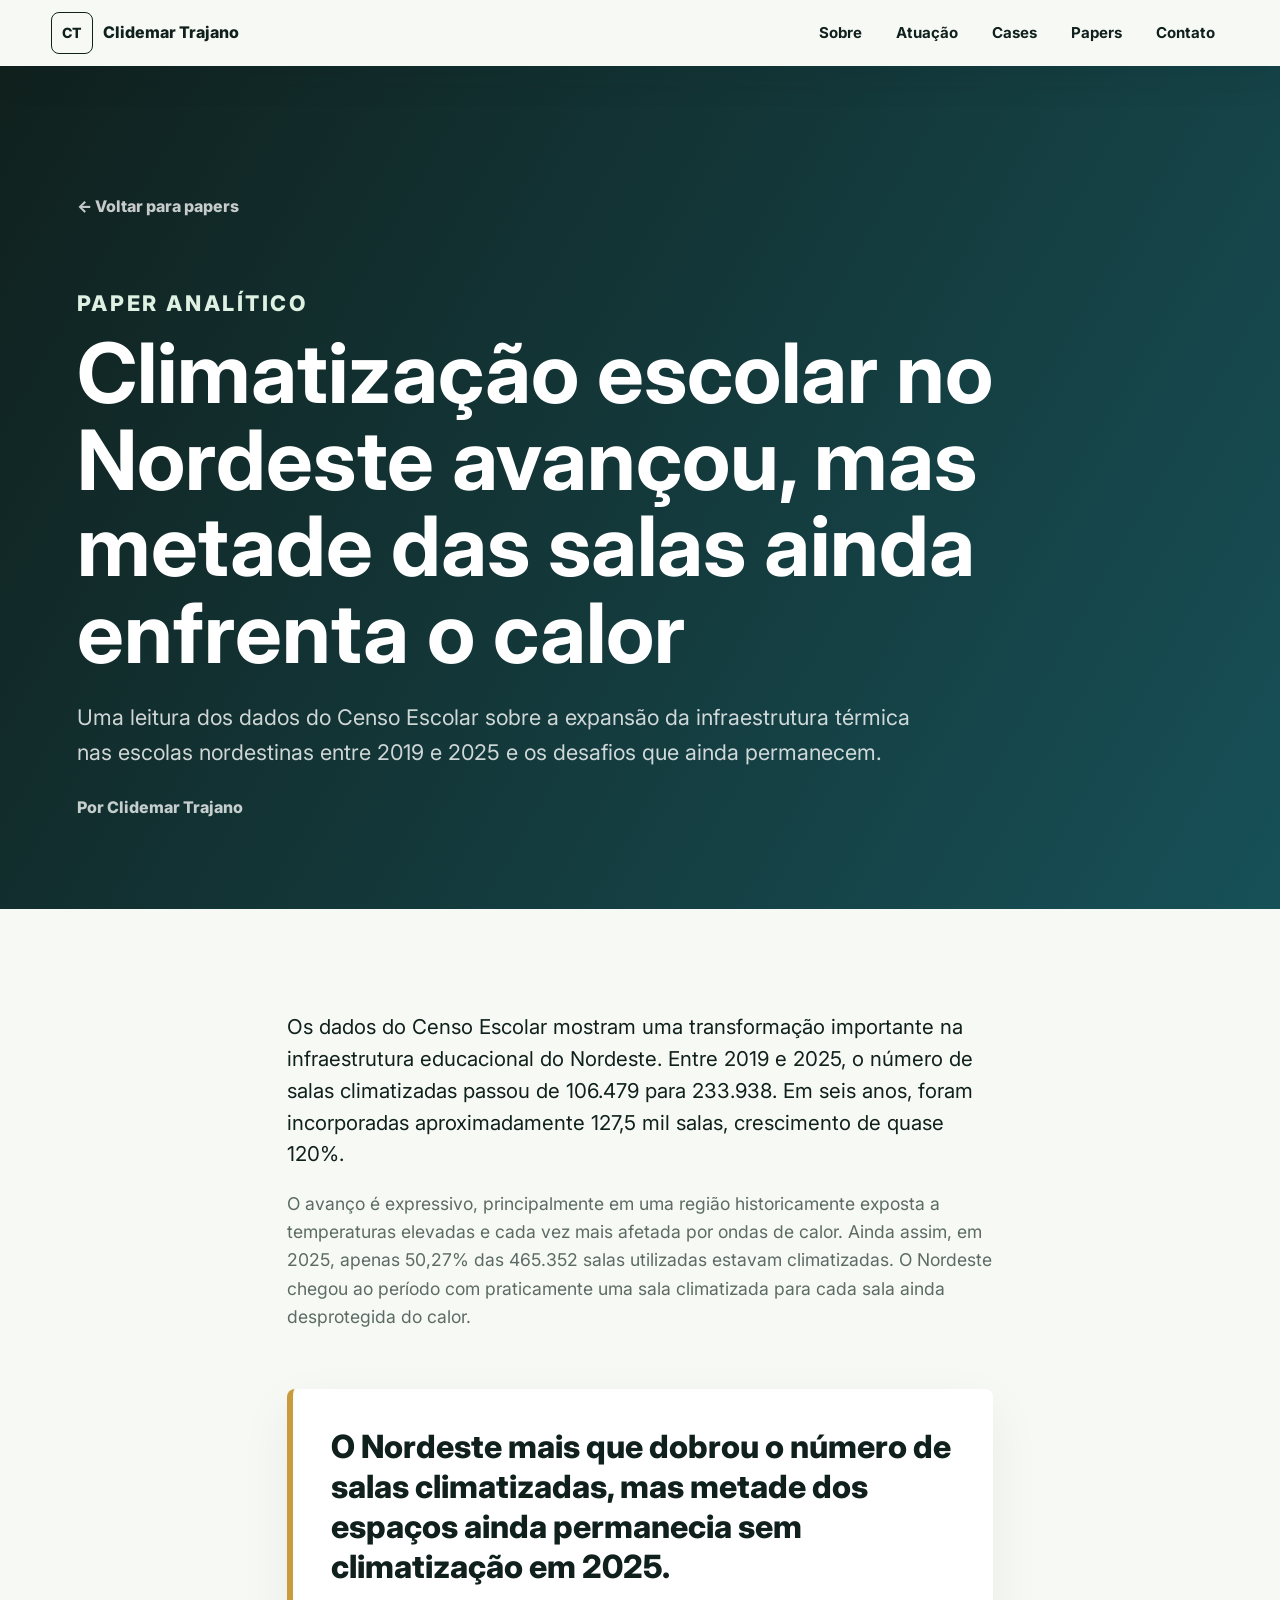
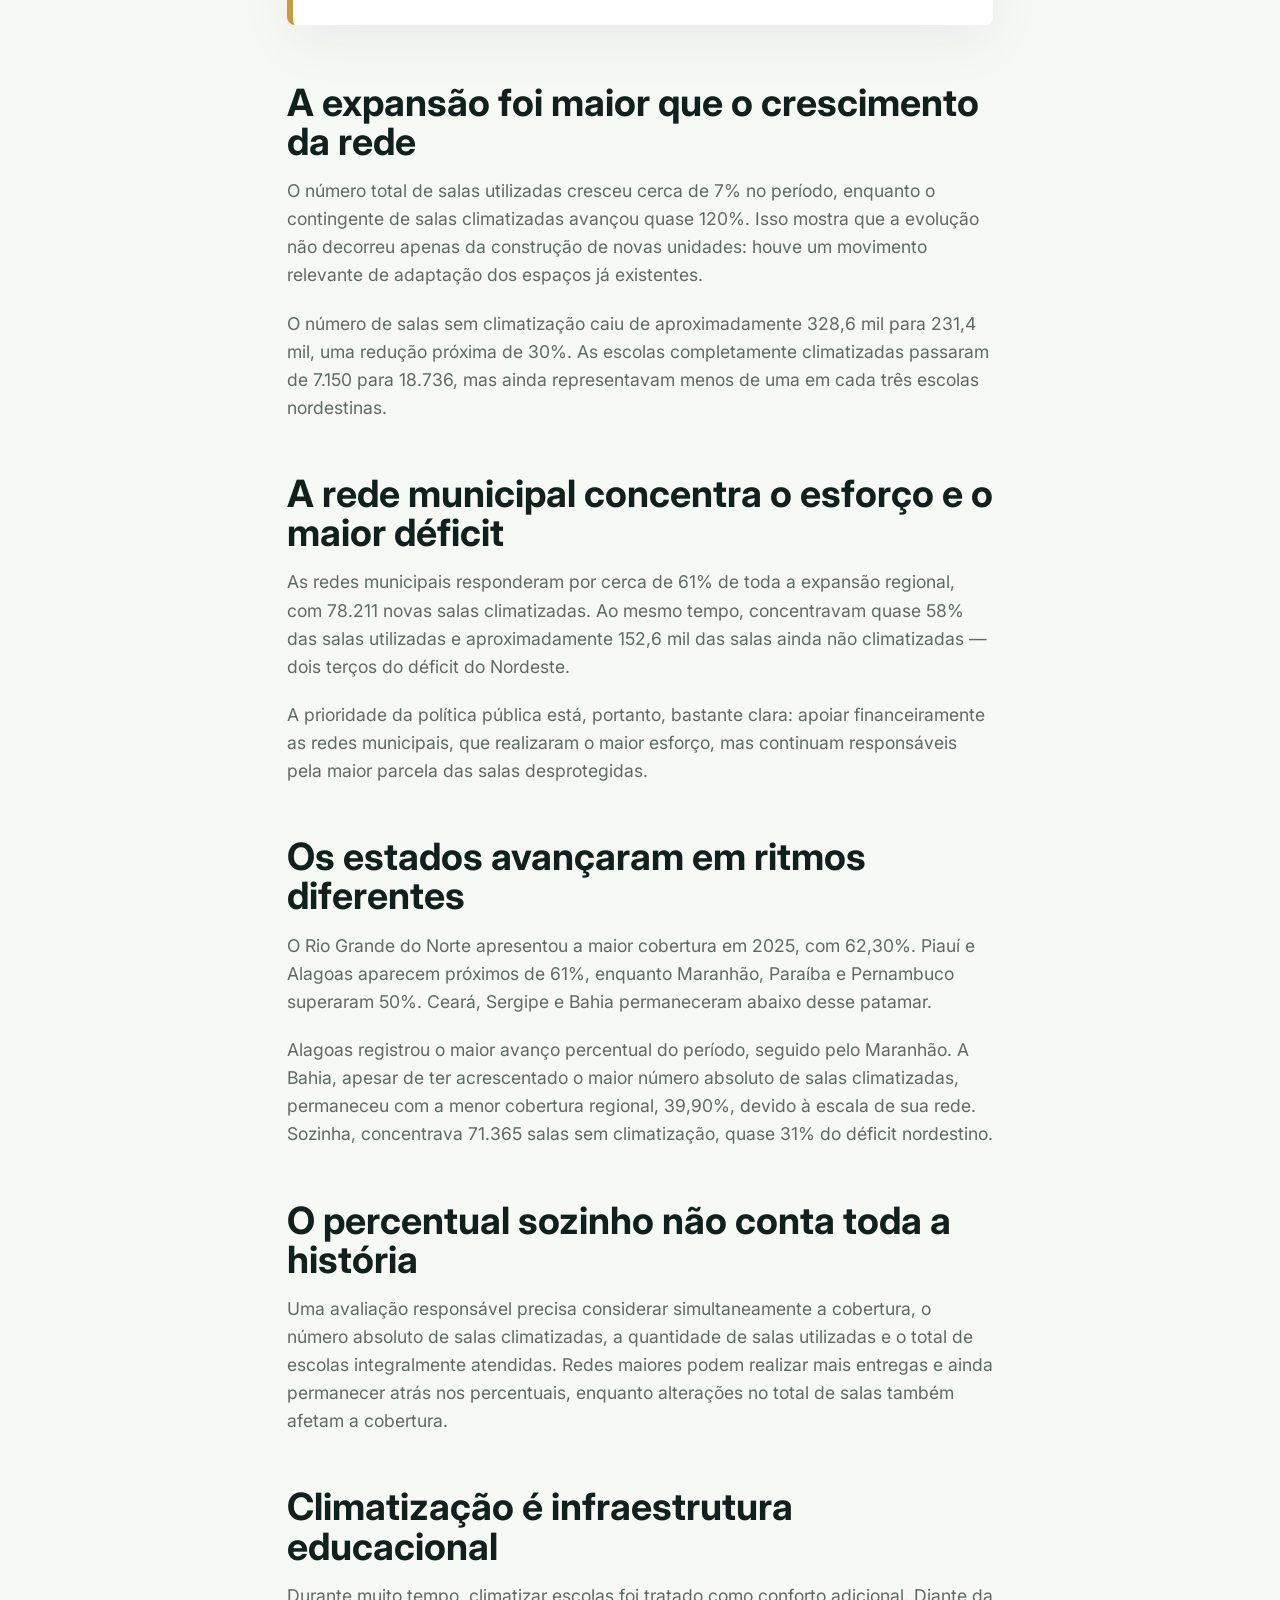
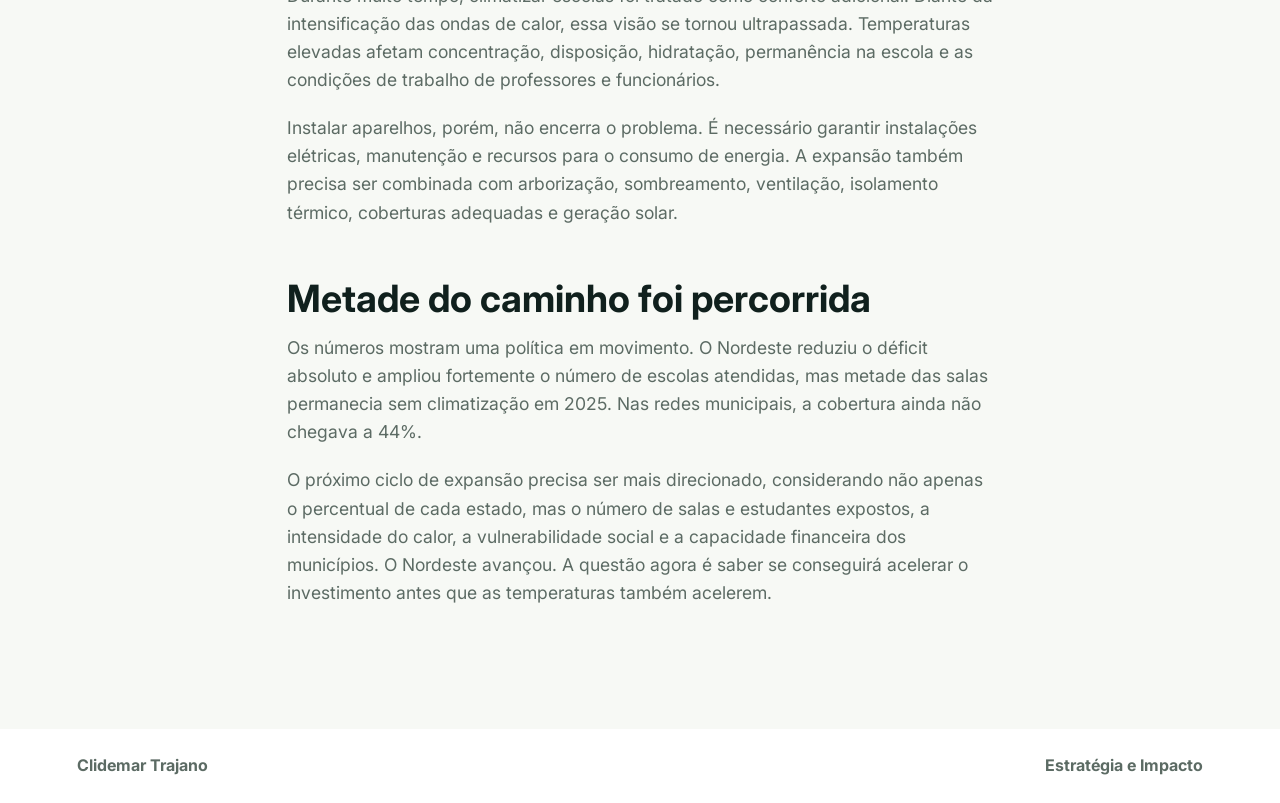
==== climatizacao-escolar-nordeste.html @ 1b19959a "Add files via upload" ====
<!doctype html>
<html lang="pt-BR">
  <head>
    <meta charset="utf-8">
    <meta name="viewport" content="width=device-width, initial-scale=1">
    <meta name="description" content="Análise da evolução da climatização escolar no Nordeste entre 2019 e 2025.">
    <meta name="theme-color" content="#102820">
    <title>Climatização escolar no Nordeste | Clidemar Trajano</title>
    <link rel="preconnect" href="https://fonts.googleapis.com">
    <link rel="preconnect" href="https://fonts.gstatic.com" crossorigin>
    <link href="https://fonts.googleapis.com/css2?family=Inter:wght@400;500;600;700;800&display=swap" rel="stylesheet">
    <link rel="stylesheet" href="styles.css">
  </head>
  <body>
    <header class="site-header is-scrolled page-header" data-header>
      <a class="brand" href="index.html#inicio" aria-label="Ir para o início">
        <span class="brand-mark">CT</span>
        <span>Clidemar Trajano</span>
      </a>
      <button class="nav-toggle" type="button" aria-expanded="false" aria-controls="site-nav" data-nav-toggle>
        <span></span><span></span><span></span><span class="sr-only">Abrir menu</span>
      </button>
      <nav class="site-nav" id="site-nav" data-nav>
        <a href="index.html#sobre">Sobre</a>
        <a href="index.html#atuacao">Atuação</a>
        <a href="index.html#projetos">Cases</a>
        <a href="index.html#papers">Papers</a>
        <a href="index.html#contato">Contato</a>
      </nav>
    </header>

    <main class="content-page">
      <section class="article-hero paper-hero">
        <a class="back-link" href="index.html#papers">← Voltar para papers</a>
        <p class="eyebrow">Paper analítico</p>
        <h1>Climatização escolar no Nordeste avançou, mas metade das salas ainda enfrenta o calor</h1>
        <p>
          Uma leitura dos dados do Censo Escolar sobre a expansão da infraestrutura térmica nas
          escolas nordestinas entre 2019 e 2025 e os desafios que ainda permanecem.
        </p>
        <span class="author">Por Clidemar Trajano</span>
      </section>

      <article class="paper-body">
        <p>
          Os dados do Censo Escolar mostram uma transformação importante na infraestrutura
          educacional do Nordeste. Entre 2019 e 2025, o número de salas climatizadas passou de
          106.479 para 233.938. Em seis anos, foram incorporadas aproximadamente 127,5 mil salas,
          crescimento de quase 120%.
        </p>
        <p>
          O avanço é expressivo, principalmente em uma região historicamente exposta a temperaturas
          elevadas e cada vez mais afetada por ondas de calor. Ainda assim, em 2025, apenas 50,27%
          das 465.352 salas utilizadas estavam climatizadas. O Nordeste chegou ao período com
          praticamente uma sala climatizada para cada sala ainda desprotegida do calor.
        </p>

        <blockquote>
          O Nordeste mais que dobrou o número de salas climatizadas, mas metade dos espaços ainda
          permanecia sem climatização em 2025.
        </blockquote>

        <h2>A expansão foi maior que o crescimento da rede</h2>
        <p>
          O número total de salas utilizadas cresceu cerca de 7% no período, enquanto o contingente
          de salas climatizadas avançou quase 120%. Isso mostra que a evolução não decorreu apenas da
          construção de novas unidades: houve um movimento relevante de adaptação dos espaços já existentes.
        </p>
        <p>
          O número de salas sem climatização caiu de aproximadamente 328,6 mil para 231,4 mil, uma
          redução próxima de 30%. As escolas completamente climatizadas passaram de 7.150 para 18.736,
          mas ainda representavam menos de uma em cada três escolas nordestinas.
        </p>

        <h2>A rede municipal concentra o esforço e o maior déficit</h2>
        <p>
          As redes municipais responderam por cerca de 61% de toda a expansão regional, com 78.211
          novas salas climatizadas. Ao mesmo tempo, concentravam quase 58% das salas utilizadas e
          aproximadamente 152,6 mil das salas ainda não climatizadas — dois terços do déficit do Nordeste.
        </p>
        <p>
          A prioridade da política pública está, portanto, bastante clara: apoiar financeiramente as
          redes municipais, que realizaram o maior esforço, mas continuam responsáveis pela maior parcela
          das salas desprotegidas.
        </p>

        <h2>Os estados avançaram em ritmos diferentes</h2>
        <p>
          O Rio Grande do Norte apresentou a maior cobertura em 2025, com 62,30%. Piauí e Alagoas
          aparecem próximos de 61%, enquanto Maranhão, Paraíba e Pernambuco superaram 50%. Ceará,
          Sergipe e Bahia permaneceram abaixo desse patamar.
        </p>
        <p>
          Alagoas registrou o maior avanço percentual do período, seguido pelo Maranhão. A Bahia,
          apesar de ter acrescentado o maior número absoluto de salas climatizadas, permaneceu com a
          menor cobertura regional, 39,90%, devido à escala de sua rede. Sozinha, concentrava 71.365
          salas sem climatização, quase 31% do déficit nordestino.
        </p>

        <h2>O percentual sozinho não conta toda a história</h2>
        <p>
          Uma avaliação responsável precisa considerar simultaneamente a cobertura, o número absoluto
          de salas climatizadas, a quantidade de salas utilizadas e o total de escolas integralmente
          atendidas. Redes maiores podem realizar mais entregas e ainda permanecer atrás nos percentuais,
          enquanto alterações no total de salas também afetam a cobertura.
        </p>

        <h2>Climatização é infraestrutura educacional</h2>
        <p>
          Durante muito tempo, climatizar escolas foi tratado como conforto adicional. Diante da
          intensificação das ondas de calor, essa visão se tornou ultrapassada. Temperaturas elevadas
          afetam concentração, disposição, hidratação, permanência na escola e as condições de trabalho
          de professores e funcionários.
        </p>
        <p>
          Instalar aparelhos, porém, não encerra o problema. É necessário garantir instalações elétricas,
          manutenção e recursos para o consumo de energia. A expansão também precisa ser combinada com
          arborização, sombreamento, ventilação, isolamento térmico, coberturas adequadas e geração solar.
        </p>

        <h2>Metade do caminho foi percorrida</h2>
        <p>
          Os números mostram uma política em movimento. O Nordeste reduziu o déficit absoluto e ampliou
          fortemente o número de escolas atendidas, mas metade das salas permanecia sem climatização em
          2025. Nas redes municipais, a cobertura ainda não chegava a 44%.
        </p>
        <p>
          O próximo ciclo de expansão precisa ser mais direcionado, considerando não apenas o percentual
          de cada estado, mas o número de salas e estudantes expostos, a intensidade do calor, a
          vulnerabilidade social e a capacidade financeira dos municípios. O Nordeste avançou. A questão
          agora é saber se conseguirá acelerar o investimento antes que as temperaturas também acelerem.
        </p>
      </article>
    </main>

    <footer class="footer">
      <span>Clidemar Trajano</span>
      <span>Estratégia e Impacto</span>
    </footer>
    <script src="script.js"></script>
  </body>
</html>
---- styles.css ----
:root {
  --ink: #10201d;
  --muted: #5c6b64;
  --line: #dbe5df;
  --paper: #f7f9f5;
  --white: #ffffff;
  --forest: #10382f;
  --green: #1f6a52;
  --mint: #dff1e3;
  --gold: #c89b3c;
  --sky: #d9edf2;
  --shadow: 0 22px 70px rgba(16, 32, 29, 0.14);
}

* {
  box-sizing: border-box;
}

html {
  scroll-behavior: smooth;
}

body {
  margin: 0;
  color: var(--ink);
  background: var(--paper);
  font-family: "Inter", Arial, sans-serif;
  line-height: 1.6;
  overflow-x: hidden;
}

body.nav-open {
  overflow: hidden;
}

a {
  color: inherit;
}

img {
  display: block;
  max-width: 100%;
}

.sr-only {
  position: absolute;
  width: 1px;
  height: 1px;
  padding: 0;
  margin: -1px;
  overflow: hidden;
  clip: rect(0, 0, 0, 0);
  border: 0;
}

.site-header {
  position: fixed;
  top: 0;
  left: 0;
  z-index: 50;
  display: flex;
  width: 100%;
  align-items: center;
  justify-content: space-between;
  gap: 24px;
  padding: 18px clamp(20px, 4vw, 56px);
  color: var(--white);
  transition: background 180ms ease, color 180ms ease, box-shadow 180ms ease, padding 180ms ease;
}

.site-header.is-scrolled {
  padding-block: 12px;
  color: var(--ink);
  background: rgba(247, 249, 245, 0.92);
  box-shadow: 0 12px 34px rgba(16, 32, 29, 0.09);
  backdrop-filter: blur(14px);
}

.site-header.page-header {
  position: sticky;
}

.brand,
.site-nav {
  display: flex;
  align-items: center;
}

.brand {
  gap: 10px;
  text-decoration: none;
  font-weight: 800;
  letter-spacing: 0;
}

.brand-mark {
  display: grid;
  width: 42px;
  height: 42px;
  place-items: center;
  border: 1px solid currentColor;
  border-radius: 8px;
  font-size: 0.88rem;
}

.site-nav {
  gap: 6px;
}

.site-nav a {
  min-height: 40px;
  padding: 9px 14px;
  border-radius: 8px;
  text-decoration: none;
  font-weight: 700;
  font-size: 0.94rem;
}

.site-nav a:hover,
.site-nav a:focus-visible {
  background: rgba(255, 255, 255, 0.18);
  outline: none;
}

.site-header.is-scrolled .site-nav a:hover,
.site-header.is-scrolled .site-nav a:focus-visible {
  background: rgba(31, 106, 82, 0.1);
}

.nav-toggle {
  display: none;
  flex-shrink: 0;
  width: 44px;
  height: 44px;
  border: 1px solid currentColor;
  border-radius: 8px;
  color: inherit;
  background: transparent;
  place-items: center;
}

.nav-toggle span:not(.sr-only) {
  display: block;
  width: 18px;
  height: 2px;
  margin: 2px 0;
  background: currentColor;
}

.hero {
  position: relative;
  display: grid;
  min-height: 92vh;
  align-items: end;
  padding: 132px clamp(20px, 6vw, 84px) 78px;
  color: var(--white);
  isolation: isolate;
}

.hero::after {
  position: absolute;
  inset: 0;
  z-index: -1;
  content: "";
  background:
    linear-gradient(90deg, rgba(16, 32, 29, 0.9) 0%, rgba(16, 32, 29, 0.68) 45%, rgba(16, 32, 29, 0.28) 100%),
    linear-gradient(0deg, rgba(16, 32, 29, 0.44), transparent 42%);
}

.hero-media {
  position: absolute;
  inset: 0;
  z-index: -2;
  overflow: hidden;
  background: var(--forest);
}

.hero-media img {
  width: 100%;
  height: 100%;
  object-fit: cover;
  filter: saturate(0.86) contrast(1.06);
}

.hero-content {
  width: min(760px, 100%);
}

.eyebrow {
  margin: 0 0 12px;
  color: var(--green);
  font-size: 0.78rem;
  font-weight: 800;
  letter-spacing: 0.12em;
  text-transform: uppercase;
}

.hero .eyebrow {
  color: var(--mint);
}

h1,
h2,
h3,
p,
span {
  overflow-wrap: anywhere;
}

h1,
h2,
h3 {
  margin: 0;
  line-height: 1.04;
  letter-spacing: 0;
}

h1 {
  max-width: 720px;
  font-size: clamp(3rem, 8vw, 6.8rem);
}

h2 {
  font-size: clamp(2rem, 4vw, 4rem);
}

h3 {
  font-size: clamp(1.35rem, 2.2vw, 2rem);
}

.hero-copy {
  max-width: 690px;
  margin: 24px 0 0;
  font-size: clamp(1.1rem, 2vw, 1.35rem);
  color: rgba(255, 255, 255, 0.86);
}

.hero-actions,
.contact-actions {
  display: flex;
  flex-wrap: wrap;
  gap: 12px;
  margin-top: 34px;
}

.button {
  display: inline-flex;
  min-height: 48px;
  align-items: center;
  justify-content: center;
  gap: 10px;
  padding: 12px 18px;
  border: 1px solid transparent;
  border-radius: 8px;
  text-decoration: none;
  font-weight: 800;
}

.button.primary {
  color: var(--forest);
  background: var(--mint);
}

.button.secondary {
  color: var(--white);
  border-color: rgba(255, 255, 255, 0.42);
  background: rgba(255, 255, 255, 0.1);
}

.button:hover,
.button:focus-visible {
  transform: translateY(-1px);
  outline: none;
}

.button-icon {
  width: 20px;
  height: 20px;
  fill: none;
  stroke: currentColor;
  stroke-width: 2;
  stroke-linecap: round;
  stroke-linejoin: round;
}

.metrics {
  display: grid;
  grid-template-columns: repeat(3, 1fr);
  gap: 1px;
  background: var(--line);
  border-bottom: 1px solid var(--line);
}

.metrics article {
  min-height: 176px;
  padding: clamp(24px, 4vw, 42px);
  background: var(--white);
}

.metrics strong {
  display: block;
  color: var(--green);
  font-size: clamp(2.5rem, 6vw, 4.6rem);
  line-height: 1;
}

.metrics span {
  display: block;
  max-width: 430px;
  margin-top: 12px;
  color: var(--muted);
  font-weight: 600;
}

.section {
  padding: clamp(76px, 10vw, 136px) clamp(20px, 6vw, 84px);
}

.split {
  display: grid;
  grid-template-columns: minmax(0, 0.82fr) minmax(0, 1fr);
  gap: clamp(36px, 6vw, 92px);
  align-items: start;
}

.prose {
  color: var(--muted);
  font-size: 1.08rem;
}

.prose p:first-child {
  margin-top: 0;
}

.about-intro {
  display: grid;
  gap: 26px;
}


.section-heading {
  max-width: 850px;
  margin-bottom: 42px;
}

.section-heading.compact {
  max-width: 980px;
}

.project-grid,
.paper-grid,
.service-grid {
  display: grid;
  grid-template-columns: repeat(2, minmax(0, 1fr));
  gap: 18px;
}

.paper-grid {
  grid-template-columns: repeat(3, minmax(0, 1fr));
}

.project-card,
.paper-card,
.service-grid article {
  min-height: 420px;
  padding: clamp(24px, 4vw, 42px);
  border: 1px solid var(--line);
  border-radius: 8px;
  background: var(--white);
  box-shadow: 0 18px 54px rgba(16, 32, 29, 0.06);
}

.services {
  background: var(--white);
}

.service-grid article {
  min-height: 320px;
  background:
    linear-gradient(180deg, rgba(217, 237, 242, 0.52), rgba(255, 255, 255, 0) 56%),
    var(--white);
}

.service-icon {
  display: grid;
  width: 42px;
  height: 42px;
  place-items: center;
  margin-bottom: 58px;
  border: 1px solid rgba(31, 106, 82, 0.22);
  border-radius: 8px;
  color: var(--green);
  background: var(--mint);
  font-size: 1.2rem;
  font-weight: 800;
}

.service-icon svg {
  width: 22px;
  height: 22px;
  fill: none;
  stroke: currentColor;
  stroke-width: 1.9;
  stroke-linecap: round;
  stroke-linejoin: round;
}

.service-grid p {
  color: var(--muted);
}

.project-card.featured {
  color: var(--white);
  border-color: transparent;
  background:
    linear-gradient(140deg, rgba(16, 56, 47, 0.96), rgba(31, 106, 82, 0.96)),
    var(--forest);
  box-shadow: var(--shadow);
}

.project-card-top {
  display: flex;
  align-items: center;
  justify-content: space-between;
  gap: 16px;
  margin-bottom: 52px;
}

.tag {
  display: inline-flex;
  width: fit-content;
  min-height: 30px;
  align-items: center;
  padding: 5px 10px;
  border: 1px solid rgba(31, 106, 82, 0.24);
  border-radius: 999px;
  color: var(--green);
  background: rgba(223, 241, 227, 0.55);
  font-size: 0.78rem;
  font-weight: 800;
}

.featured .tag {
  color: var(--mint);
  border-color: rgba(223, 241, 227, 0.36);
  background: rgba(223, 241, 227, 0.1);
}

.project-number {
  color: var(--gold);
  font-size: 1.8rem;
  font-weight: 800;
}

.project-card p,
.paper-card p,
.vision-body p {
  color: var(--muted);
}

.featured p {
  color: rgba(255, 255, 255, 0.78);
}

.text-link {
  display: inline-flex;
  width: fit-content;
  min-height: 42px;
  align-items: center;
  gap: 8px;
  margin-top: 12px;
  padding: 8px 0;
  color: var(--green);
  text-decoration: none;
  font-weight: 800;
}

.text-link:hover,
.text-link:focus-visible {
  text-decoration: underline;
  text-underline-offset: 4px;
  outline: none;
}

.featured .text-link {
  color: var(--mint);
}

.vision {
  color: var(--white);
  background: var(--forest);
}

.vision .eyebrow {
  color: var(--mint);
}

.vision-body {
  display: grid;
  grid-template-columns: repeat(2, minmax(0, 1fr));
  gap: clamp(24px, 5vw, 64px);
  max-width: 1100px;
  margin-top: 36px;
  font-size: 1.08rem;
}

.vision-body p {
  color: rgba(255, 255, 255, 0.78);
}

.process {
  background: var(--white);
}

.process-list {
  display: grid;
  grid-template-columns: repeat(5, minmax(0, 1fr));
  gap: 1px;
  padding: 0;
  margin: 0;
  list-style: none;
  background: var(--line);
  border: 1px solid var(--line);
  border-radius: 8px;
  overflow: hidden;
}

.process-list li {
  min-height: 210px;
  padding: 24px;
  background: var(--paper);
}

.process-list span {
  display: block;
  margin-bottom: 56px;
  color: var(--green);
  font-weight: 800;
}

.process-list strong {
  display: block;
  font-size: 1.05rem;
  line-height: 1.25;
}

.base-tecnica {
  background: var(--sky);
}

.decision-band {
  display: grid;
  grid-template-columns: minmax(0, 1.1fr) minmax(280px, 0.7fr);
  gap: clamp(28px, 6vw, 84px);
  align-items: end;
  color: var(--white);
  background:
    linear-gradient(120deg, rgba(16, 32, 29, 0.96), rgba(31, 106, 82, 0.9)),
    var(--forest);
}

.decision-band .eyebrow {
  color: var(--mint);
}

.decision-band p {
  margin: 0;
  color: rgba(255, 255, 255, 0.78);
  font-size: 1.1rem;
}

.capabilities {
  display: flex;
  flex-wrap: wrap;
  gap: 10px;
}

.capabilities span {
  min-height: 38px;
  padding: 8px 12px;
  border: 1px solid rgba(16, 56, 47, 0.16);
  border-radius: 8px;
  background: rgba(255, 255, 255, 0.62);
  font-weight: 800;
}

.paper-card {
  min-height: 330px;
}

.paper-card .tag {
  margin-bottom: 28px;
}

.contact {
  display: grid;
  grid-template-columns: minmax(0, 1fr) auto;
  gap: 32px;
  align-items: center;
  padding: clamp(72px, 10vw, 118px) clamp(20px, 6vw, 84px);
  color: var(--white);
  background:
    linear-gradient(120deg, rgba(16, 56, 47, 0.96), rgba(31, 106, 82, 0.9)),
    var(--forest);
}

.contact .eyebrow {
  color: var(--mint);
}

.contact h2 {
  max-width: 820px;
}

.contact-actions {
  justify-content: flex-end;
  margin-top: 0;
}

.footer {
  display: flex;
  justify-content: space-between;
  gap: 16px;
  padding: 24px clamp(20px, 6vw, 84px);
  color: var(--muted);
  background: var(--white);
  font-weight: 700;
}

.content-page {
  background: var(--paper);
}

.article-hero {
  padding: clamp(72px, 10vw, 128px) clamp(20px, 6vw, 84px) clamp(52px, 8vw, 88px);
  color: var(--white);
  background:
    linear-gradient(120deg, rgba(16, 32, 29, 0.98), rgba(31, 106, 82, 0.9)),
    var(--forest);
}

.article-hero.paper-hero {
  background:
    linear-gradient(120deg, rgba(16, 32, 29, 0.98), rgba(24, 83, 92, 0.9)),
    var(--forest);
}

.article-hero .eyebrow {
  color: var(--mint);
}

.article-hero h1 {
  max-width: 980px;
  margin-top: 10px;
  font-size: clamp(2.7rem, 6.5vw, 6rem);
}

.article-hero p {
  max-width: 850px;
  margin: 24px 0 0;
  color: rgba(255, 255, 255, 0.8);
  font-size: clamp(1.08rem, 2vw, 1.35rem);
}

.back-link,
.author {
  display: inline-flex;
  width: fit-content;
  margin-bottom: 42px;
  color: rgba(255, 255, 255, 0.76);
  text-decoration: none;
  font-weight: 800;
}

.author {
  margin: 26px 0 0;
}

.back-link:hover,
.back-link:focus-visible {
  color: var(--white);
  text-decoration: underline;
  text-underline-offset: 4px;
  outline: none;
}

.article-layout {
  display: grid;
  grid-template-columns: minmax(220px, 0.34fr) minmax(0, 0.9fr);
  gap: clamp(28px, 6vw, 84px);
  align-items: start;
  padding: clamp(62px, 8vw, 104px) clamp(20px, 6vw, 84px);
}

.article-aside {
  position: sticky;
  top: 104px;
  display: grid;
  gap: 14px;
}

.aside-card {
  padding: 24px;
  border: 1px solid var(--line);
  border-radius: 8px;
  background: var(--white);
  box-shadow: 0 18px 54px rgba(16, 32, 29, 0.06);
}

.aside-card .kicker {
  display: block;
  margin-bottom: 12px;
  color: var(--muted);
  font-size: 0.78rem;
  font-weight: 800;
  letter-spacing: 0.12em;
  text-transform: uppercase;
}

.aside-card strong {
  display: block;
  color: var(--green);
  font-size: clamp(2.2rem, 5vw, 3.8rem);
  line-height: 1;
}

.aside-card p {
  margin: 12px 0 0;
  color: var(--muted);
  font-weight: 650;
}

.article-body,
.paper-body {
  color: var(--muted);
  font-size: 1.1rem;
}

.article-body {
  max-width: 850px;
}

.paper-body {
  max-width: 860px;
  padding: clamp(58px, 8vw, 104px) clamp(20px, 6vw, 84px);
  margin: 0 auto;
}

.article-body h2 {
  margin: 54px 0 16px;
  color: var(--ink);
  font-size: clamp(1.7rem, 3vw, 2.65rem);
}

.paper-body h2 {
  margin: 52px 0 16px;
  color: var(--ink);
  font-size: clamp(1.6rem, 3vw, 2.35rem);
}

.article-body h2:first-child {
  margin-top: 0;
}

.article-body h3 {
  color: var(--ink);
  font-size: clamp(1.2rem, 2vw, 1.55rem);
}

.article-body p,
.paper-body p {
  margin: 0 0 20px;
}

.article-callout {
  margin: 18px 0;
  padding: clamp(22px, 4vw, 34px);
  border: 1px solid rgba(31, 106, 82, 0.18);
  border-radius: 8px;
  background:
    linear-gradient(180deg, rgba(223, 241, 227, 0.58), rgba(255, 255, 255, 0.78)),
    var(--white);
}

.article-callout p {
  margin-bottom: 0;
}

.paper-body p:first-child {
  color: var(--ink);
  font-size: 1.28rem;
  line-height: 1.55;
}

blockquote {
  margin: clamp(36px, 6vw, 58px) 0;
  padding: clamp(24px, 4vw, 38px);
  border-left: 6px solid var(--gold);
  border-radius: 8px;
  color: var(--ink);
  background: var(--white);
  box-shadow: 0 18px 54px rgba(16, 32, 29, 0.06);
  font-size: clamp(1.35rem, 2.5vw, 2rem);
  font-weight: 800;
  line-height: 1.25;
}

@media (max-width: 980px) {
  .metrics,
  .project-grid,
  .paper-grid,
  .service-grid,
  .vision-body,
  .split,
  .article-layout,
  .decision-band,
  .contact {
    grid-template-columns: 1fr;
  }

  .article-aside {
    position: static;
    grid-template-columns: repeat(2, minmax(0, 1fr));
  }

  .process-list {
    grid-template-columns: repeat(2, minmax(0, 1fr));
  }

  .contact-actions {
    justify-content: flex-start;
  }

  .brand span:last-child {
    max-width: 150px;
    line-height: 1.1;
  }

  .nav-toggle {
    display: flex;
    flex-direction: column;
    align-items: center;
    justify-content: center;
    position: relative;
    z-index: 60;
  }

  .site-nav {
    position: fixed;
    top: 72px;
    right: 18px;
    left: 18px;
    display: none;
    flex-direction: column;
    align-items: stretch;
    padding: 12px;
    border: 1px solid var(--line);
    border-radius: 8px;
    color: var(--ink);
    background: rgba(255, 255, 255, 0.96);
    box-shadow: var(--shadow);
  }

  .site-nav.is-open {
    display: flex;
  }

  .site-nav a {
    min-height: 46px;
  }
}

@media (max-width: 720px) {
  .site-header {
    padding: 14px 18px;
  }

  .hero {
    min-height: 88vh;
    padding: 120px 20px 54px;
  }

  h1 {
    max-width: 8ch;
    font-size: clamp(2.8rem, 15vw, 4rem);
  }

  .hero-copy {
    max-width: 28ch;
  }

  .article-hero h1 {
    max-width: 10ch;
    font-size: clamp(2.45rem, 13vw, 3.8rem);
  }

  .paper-hero h1 {
    max-width: 11ch;
    font-size: clamp(2.25rem, 11vw, 3.4rem);
  }

  .article-hero p {
    max-width: 31ch;
  }

  .article-aside {
    grid-template-columns: 1fr;
  }

  .eyebrow {
    max-width: 30ch;
  }

  .metrics span {
    max-width: 28ch;
  }

  .hero::after {
    background: linear-gradient(90deg, rgba(16, 32, 29, 0.9), rgba(16, 32, 29, 0.62));
  }

  .hero-actions,
  .contact-actions {
    flex-direction: column;
  }

  .button {
    width: 100%;
  }

  .metrics article {
    min-height: 144px;
  }

  .project-card,
  .paper-card {
    min-height: auto;
  }

  .project-card-top {
    margin-bottom: 34px;
  }

  .process-list {
    grid-template-columns: 1fr;
  }

  .process-list li {
    min-height: 150px;
  }

  .process-list span {
    margin-bottom: 24px;
  }

  .footer {
    flex-direction: column;
  }
}
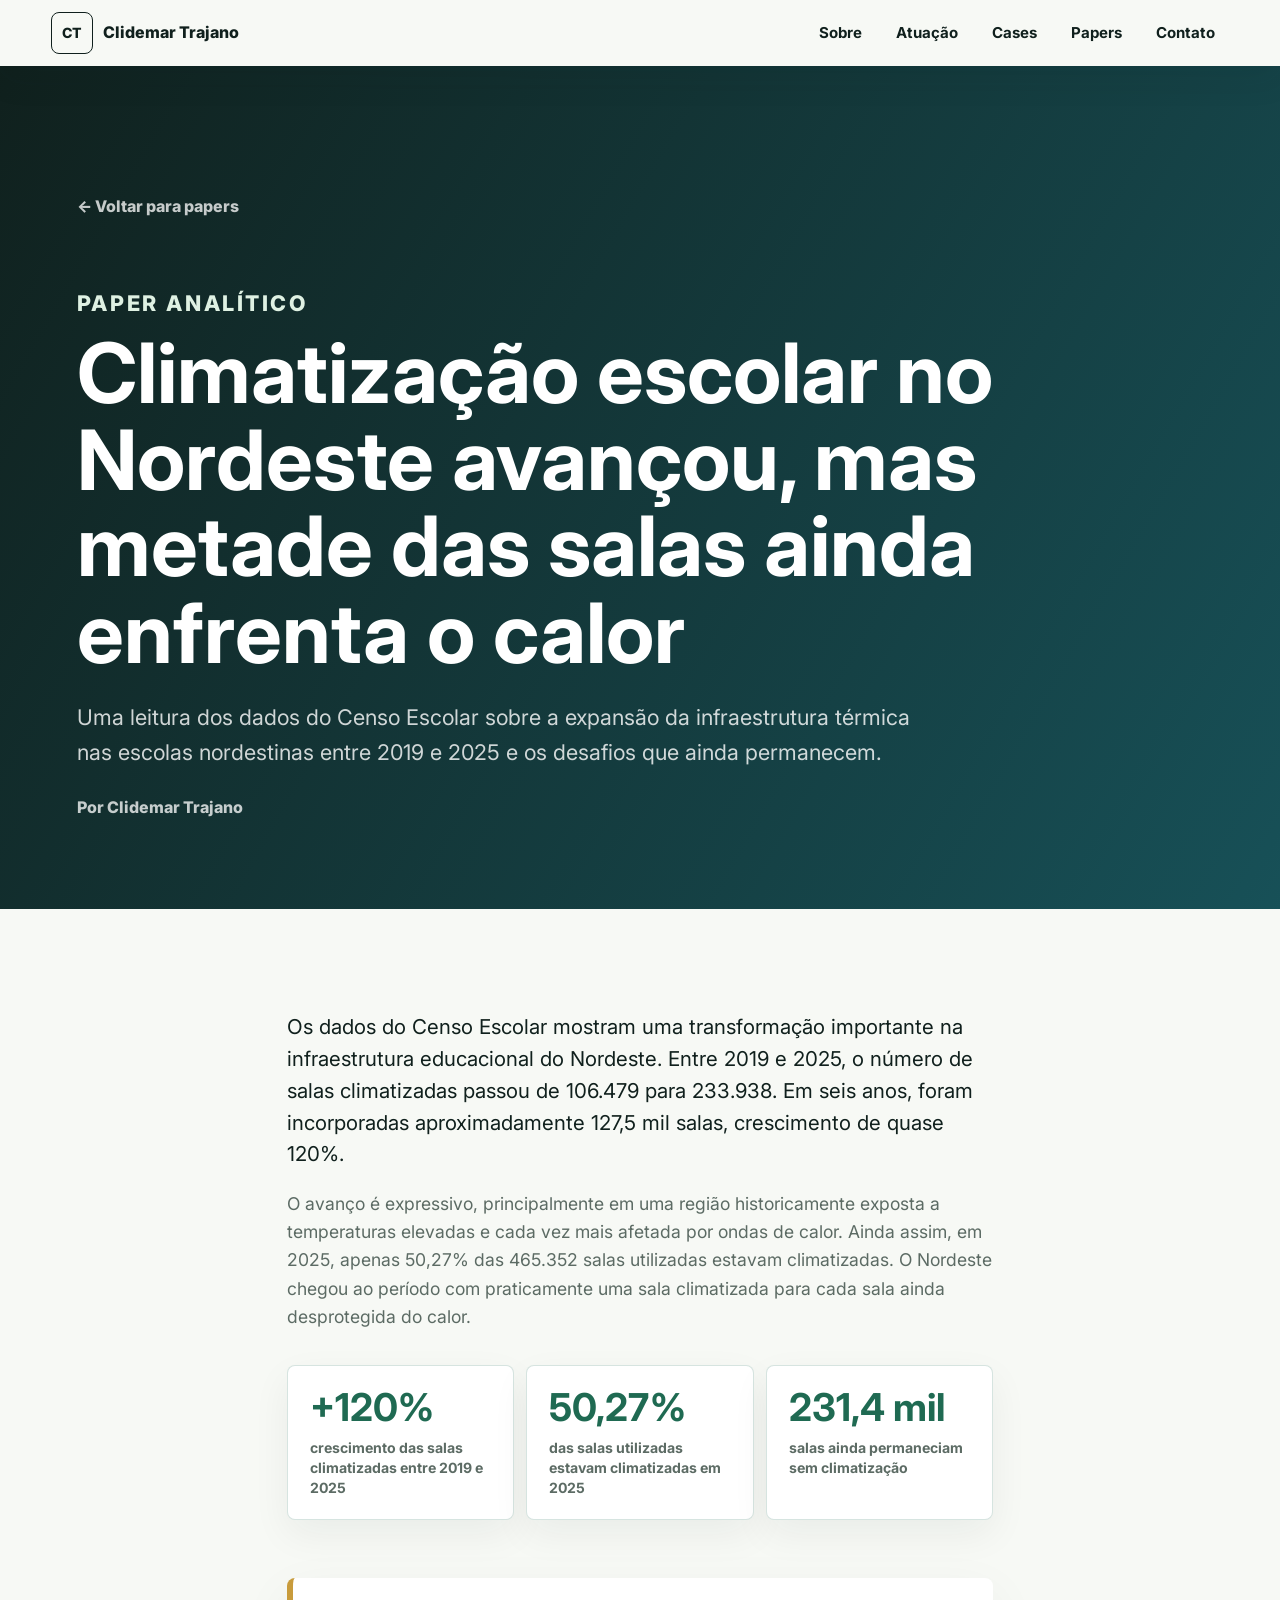
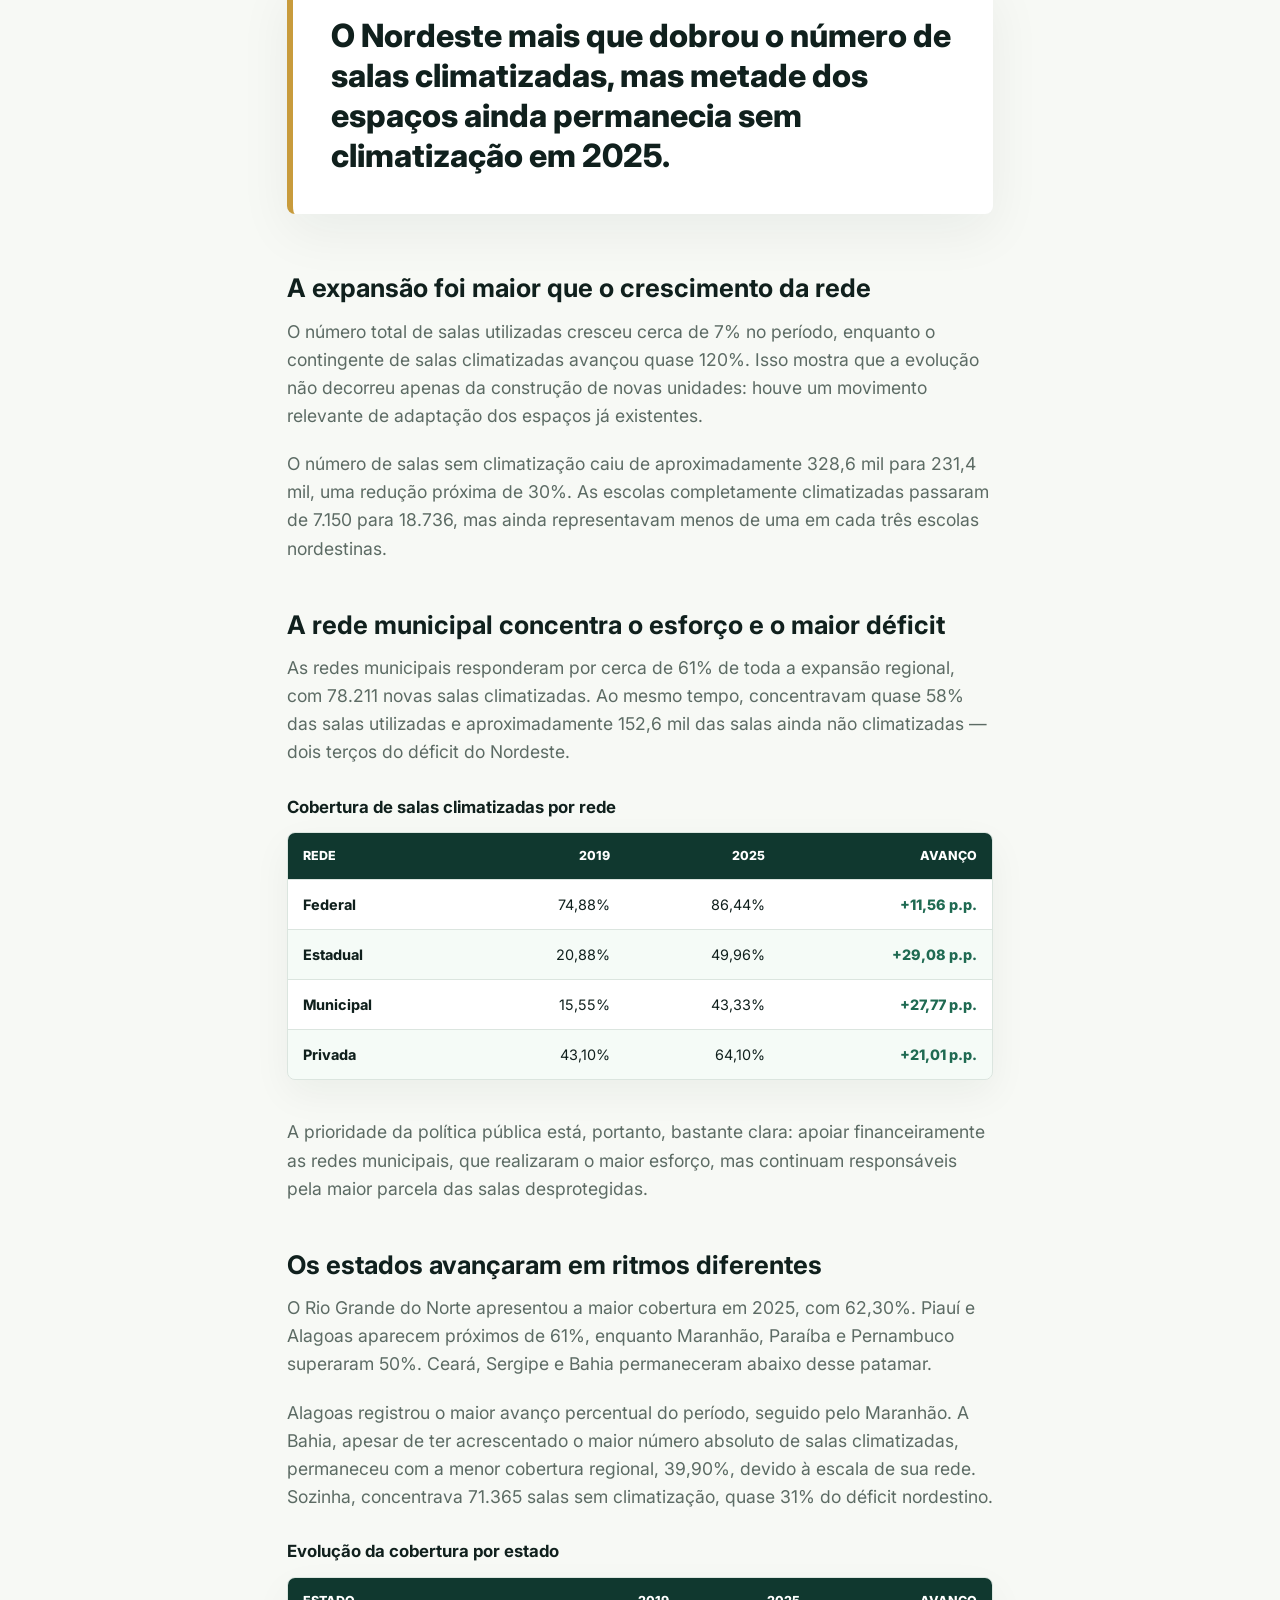
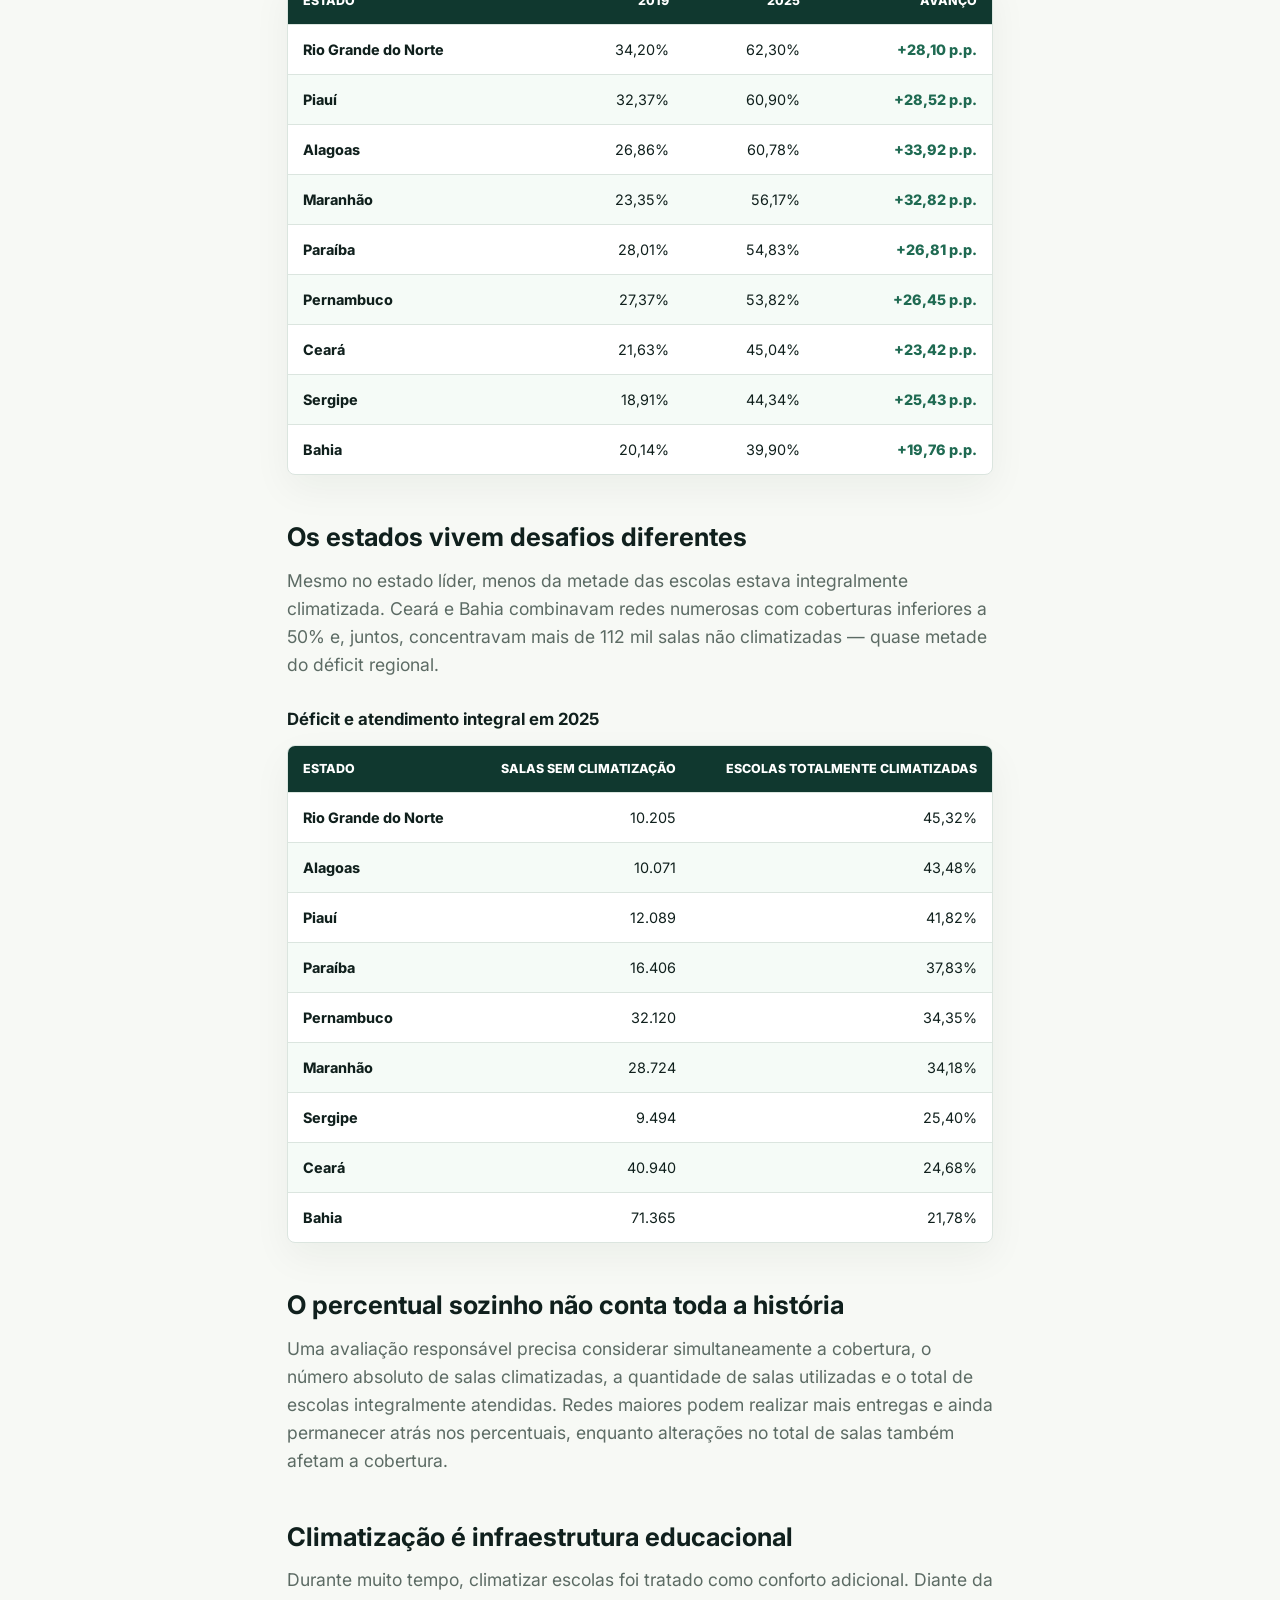
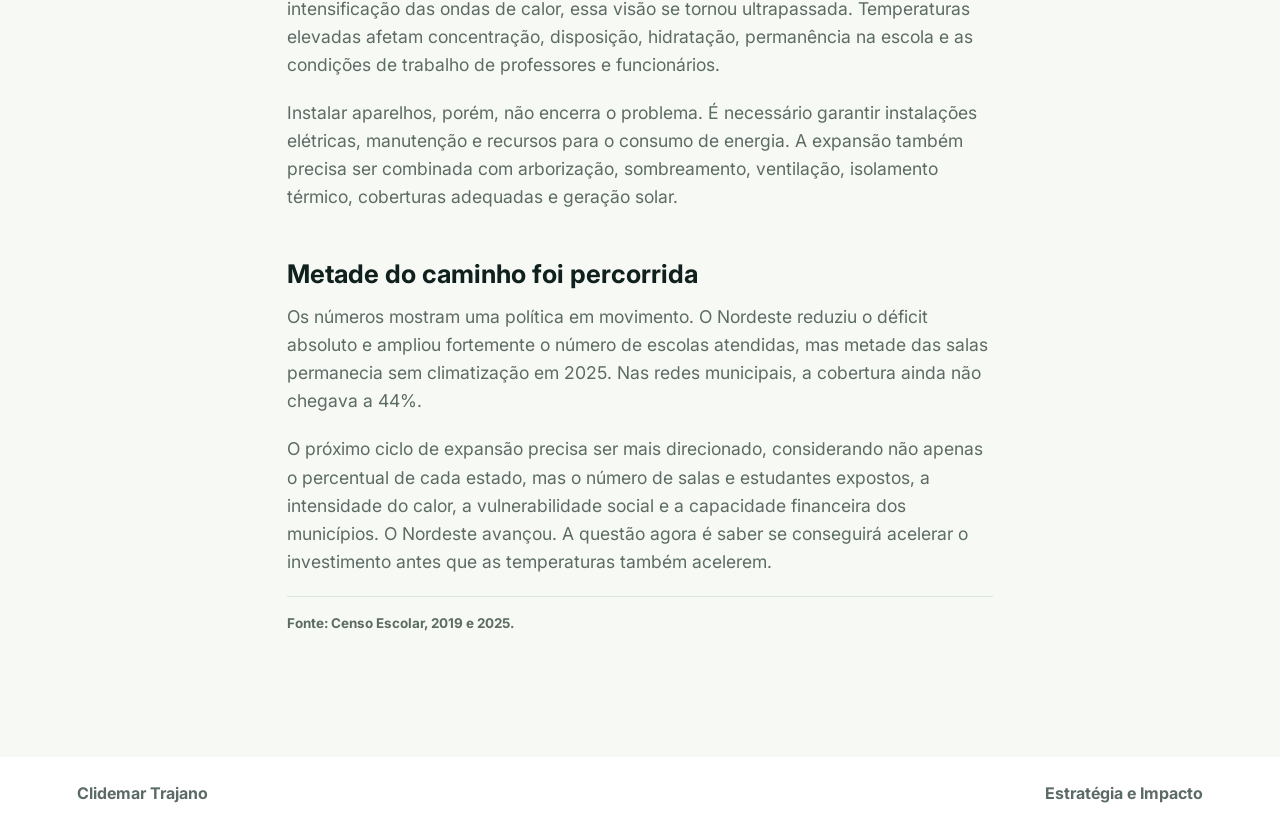
==== commit b4024408: "Add files via upload" ====
--- a/climatizacao-escolar-nordeste.html
+++ b/climatizacao-escolar-nordeste.html
@@ -9,7 +9,7 @@
     <link rel="preconnect" href="https://fonts.googleapis.com">
     <link rel="preconnect" href="https://fonts.gstatic.com" crossorigin>
     <link href="https://fonts.googleapis.com/css2?family=Inter:wght@400;500;600;700;800&display=swap" rel="stylesheet">
-    <link rel="stylesheet" href="styles.css">
+    <link rel="stylesheet" href="styles.css?v=20260622">
   </head>
   <body>
     <header class="site-header is-scrolled page-header" data-header>
@@ -55,6 +55,21 @@
           praticamente uma sala climatizada para cada sala ainda desprotegida do calor.
         </p>
 
+        <div class="paper-stats" aria-label="Principais dados do período">
+          <div class="paper-stat">
+            <strong>+120%</strong>
+            <span>crescimento das salas climatizadas entre 2019 e 2025</span>
+          </div>
+          <div class="paper-stat">
+            <strong>50,27%</strong>
+            <span>das salas utilizadas estavam climatizadas em 2025</span>
+          </div>
+          <div class="paper-stat">
+            <strong>231,4 mil</strong>
+            <span>salas ainda permaneciam sem climatização</span>
+          </div>
+        </div>
+
         <blockquote>
           O Nordeste mais que dobrou o número de salas climatizadas, mas metade dos espaços ainda
           permanecia sem climatização em 2025.
@@ -78,6 +93,29 @@
           novas salas climatizadas. Ao mesmo tempo, concentravam quase 58% das salas utilizadas e
           aproximadamente 152,6 mil das salas ainda não climatizadas — dois terços do déficit do Nordeste.
         </p>
+
+        <div class="data-table-block">
+          <h3>Cobertura de salas climatizadas por rede</h3>
+          <div class="data-table-scroll">
+            <table>
+              <thead>
+                <tr>
+                  <th scope="col">Rede</th>
+                  <th scope="col" class="numeric">2019</th>
+                  <th scope="col" class="numeric">2025</th>
+                  <th scope="col" class="numeric">Avanço</th>
+                </tr>
+              </thead>
+              <tbody>
+                <tr><th scope="row">Federal</th><td class="numeric">74,88%</td><td class="numeric">86,44%</td><td class="numeric positive">+11,56 p.p.</td></tr>
+                <tr><th scope="row">Estadual</th><td class="numeric">20,88%</td><td class="numeric">49,96%</td><td class="numeric positive">+29,08 p.p.</td></tr>
+                <tr><th scope="row">Municipal</th><td class="numeric">15,55%</td><td class="numeric">43,33%</td><td class="numeric positive">+27,77 p.p.</td></tr>
+                <tr><th scope="row">Privada</th><td class="numeric">43,10%</td><td class="numeric">64,10%</td><td class="numeric positive">+21,01 p.p.</td></tr>
+              </tbody>
+            </table>
+          </div>
+        </div>
+
         <p>
           A prioridade da política pública está, portanto, bastante clara: apoiar financeiramente as
           redes municipais, que realizaram o maior esforço, mas continuam responsáveis pela maior parcela
@@ -97,6 +135,66 @@
           salas sem climatização, quase 31% do déficit nordestino.
         </p>
 
+        <div class="data-table-block">
+          <h3>Evolução da cobertura por estado</h3>
+          <div class="data-table-scroll">
+            <table>
+              <thead>
+                <tr>
+                  <th scope="col">Estado</th>
+                  <th scope="col" class="numeric">2019</th>
+                  <th scope="col" class="numeric">2025</th>
+                  <th scope="col" class="numeric">Avanço</th>
+                </tr>
+              </thead>
+              <tbody>
+                <tr><th scope="row">Rio Grande do Norte</th><td class="numeric">34,20%</td><td class="numeric">62,30%</td><td class="numeric positive">+28,10 p.p.</td></tr>
+                <tr><th scope="row">Piauí</th><td class="numeric">32,37%</td><td class="numeric">60,90%</td><td class="numeric positive">+28,52 p.p.</td></tr>
+                <tr><th scope="row">Alagoas</th><td class="numeric">26,86%</td><td class="numeric">60,78%</td><td class="numeric positive">+33,92 p.p.</td></tr>
+                <tr><th scope="row">Maranhão</th><td class="numeric">23,35%</td><td class="numeric">56,17%</td><td class="numeric positive">+32,82 p.p.</td></tr>
+                <tr><th scope="row">Paraíba</th><td class="numeric">28,01%</td><td class="numeric">54,83%</td><td class="numeric positive">+26,81 p.p.</td></tr>
+                <tr><th scope="row">Pernambuco</th><td class="numeric">27,37%</td><td class="numeric">53,82%</td><td class="numeric positive">+26,45 p.p.</td></tr>
+                <tr><th scope="row">Ceará</th><td class="numeric">21,63%</td><td class="numeric">45,04%</td><td class="numeric positive">+23,42 p.p.</td></tr>
+                <tr><th scope="row">Sergipe</th><td class="numeric">18,91%</td><td class="numeric">44,34%</td><td class="numeric positive">+25,43 p.p.</td></tr>
+                <tr><th scope="row">Bahia</th><td class="numeric">20,14%</td><td class="numeric">39,90%</td><td class="numeric positive">+19,76 p.p.</td></tr>
+              </tbody>
+            </table>
+          </div>
+        </div>
+
+        <h2>Os estados vivem desafios diferentes</h2>
+        <p>
+          Mesmo no estado líder, menos da metade das escolas estava integralmente climatizada. Ceará
+          e Bahia combinavam redes numerosas com coberturas inferiores a 50% e, juntos, concentravam
+          mais de 112 mil salas não climatizadas — quase metade do déficit regional.
+        </p>
+
+        <div class="data-table-block">
+          <h3>Déficit e atendimento integral em 2025</h3>
+          <div class="data-table-scroll">
+            <table>
+              <thead>
+                <tr>
+                  <th scope="col">Estado</th>
+                  <th scope="col" class="numeric">Salas sem climatização</th>
+                  <th scope="col" class="numeric">Escolas totalmente climatizadas</th>
+                </tr>
+              </thead>
+              <tbody>
+                <tr><th scope="row">Rio Grande do Norte</th><td class="numeric">10.205</td><td class="numeric">45,32%</td></tr>
+                <tr><th scope="row">Alagoas</th><td class="numeric">10.071</td><td class="numeric">43,48%</td></tr>
+                <tr><th scope="row">Piauí</th><td class="numeric">12.089</td><td class="numeric">41,82%</td></tr>
+                <tr><th scope="row">Paraíba</th><td class="numeric">16.406</td><td class="numeric">37,83%</td></tr>
+                <tr><th scope="row">Pernambuco</th><td class="numeric">32.120</td><td class="numeric">34,35%</td></tr>
+                <tr><th scope="row">Maranhão</th><td class="numeric">28.724</td><td class="numeric">34,18%</td></tr>
+                <tr><th scope="row">Sergipe</th><td class="numeric">9.494</td><td class="numeric">25,40%</td></tr>
+                <tr><th scope="row">Ceará</th><td class="numeric">40.940</td><td class="numeric">24,68%</td></tr>
+                <tr><th scope="row">Bahia</th><td class="numeric">71.365</td><td class="numeric">21,78%</td></tr>
+              </tbody>
+            </table>
+          </div>
+        </div>
+
         <h2>O percentual sozinho não conta toda a história</h2>
         <p>
           Uma avaliação responsável precisa considerar simultaneamente a cobertura, o número absoluto
@@ -130,6 +228,8 @@
           vulnerabilidade social e a capacidade financeira dos municípios. O Nordeste avançou. A questão
           agora é saber se conseguirá acelerar o investimento antes que as temperaturas também acelerem.
         </p>
+
+        <p class="source-note">Fonte: Censo Escolar, 2019 e 2025.</p>
       </article>
     </main>
 
--- a/styles.css
+++ b/styles.css
@@ -753,9 +753,17 @@
 }
 
 .paper-body h2 {
-  margin: 52px 0 16px;
+  margin: 46px 0 14px;
   color: var(--ink);
-  font-size: clamp(1.6rem, 3vw, 2.35rem);
+  font-size: clamp(1.4rem, 2vw, 1.8rem);
+  line-height: 1.22;
+}
+
+.paper-body h3 {
+  margin: 0 0 14px;
+  color: var(--ink);
+  font-size: 1.05rem;
+  line-height: 1.3;
 }
 
 .article-body h2:first-child {
@@ -790,6 +798,104 @@
   color: var(--ink);
   font-size: 1.28rem;
   line-height: 1.55;
+}
+
+.paper-stats {
+  display: grid;
+  grid-template-columns: repeat(3, minmax(0, 1fr));
+  gap: 12px;
+  margin: 34px 0 46px;
+}
+
+.paper-stat {
+  min-height: 150px;
+  padding: 22px;
+  border: 1px solid rgba(31, 106, 82, 0.18);
+  border-radius: 8px;
+  background: var(--white);
+  box-shadow: 0 14px 38px rgba(16, 32, 29, 0.06);
+}
+
+.paper-stat strong {
+  display: block;
+  margin-bottom: 12px;
+  color: var(--green);
+  font-size: clamp(1.8rem, 3vw, 2.55rem);
+  line-height: 1;
+}
+
+.paper-stat span {
+  display: block;
+  color: var(--muted);
+  font-size: 0.88rem;
+  font-weight: 700;
+  line-height: 1.4;
+}
+
+.data-table-block {
+  margin: 30px 0 38px;
+}
+
+.data-table-scroll {
+  overflow-x: auto;
+  border: 1px solid var(--line);
+  border-radius: 8px;
+  background: var(--white);
+  box-shadow: 0 14px 38px rgba(16, 32, 29, 0.05);
+}
+
+.data-table-scroll table {
+  width: 100%;
+  min-width: 640px;
+  border-collapse: collapse;
+  color: var(--ink);
+  font-size: 0.9rem;
+}
+
+.data-table-scroll th,
+.data-table-scroll td {
+  padding: 13px 15px;
+  border-bottom: 1px solid var(--line);
+  text-align: left;
+  white-space: nowrap;
+}
+
+.data-table-scroll thead th {
+  color: var(--white);
+  background: var(--forest);
+  font-size: 0.78rem;
+  font-weight: 800;
+  text-transform: uppercase;
+}
+
+.data-table-scroll tbody th {
+  font-weight: 750;
+}
+
+.data-table-scroll tbody tr:nth-child(even) {
+  background: rgba(223, 241, 227, 0.3);
+}
+
+.data-table-scroll tbody tr:last-child th,
+.data-table-scroll tbody tr:last-child td {
+  border-bottom: 0;
+}
+
+.data-table-scroll .numeric {
+  text-align: right;
+}
+
+.data-table-scroll .positive {
+  color: var(--green);
+  font-weight: 800;
+}
+
+.source-note {
+  margin-top: 46px;
+  padding-top: 16px;
+  border-top: 1px solid var(--line);
+  font-size: 0.84rem;
+  font-weight: 700;
 }
 
 blockquote {
@@ -899,6 +1005,14 @@
     font-size: clamp(2.25rem, 11vw, 3.4rem);
   }
 
+  .paper-stats {
+    grid-template-columns: 1fr;
+  }
+
+  .paper-stat {
+    min-height: 0;
+  }
+
   .article-hero p {
     max-width: 31ch;
   }
